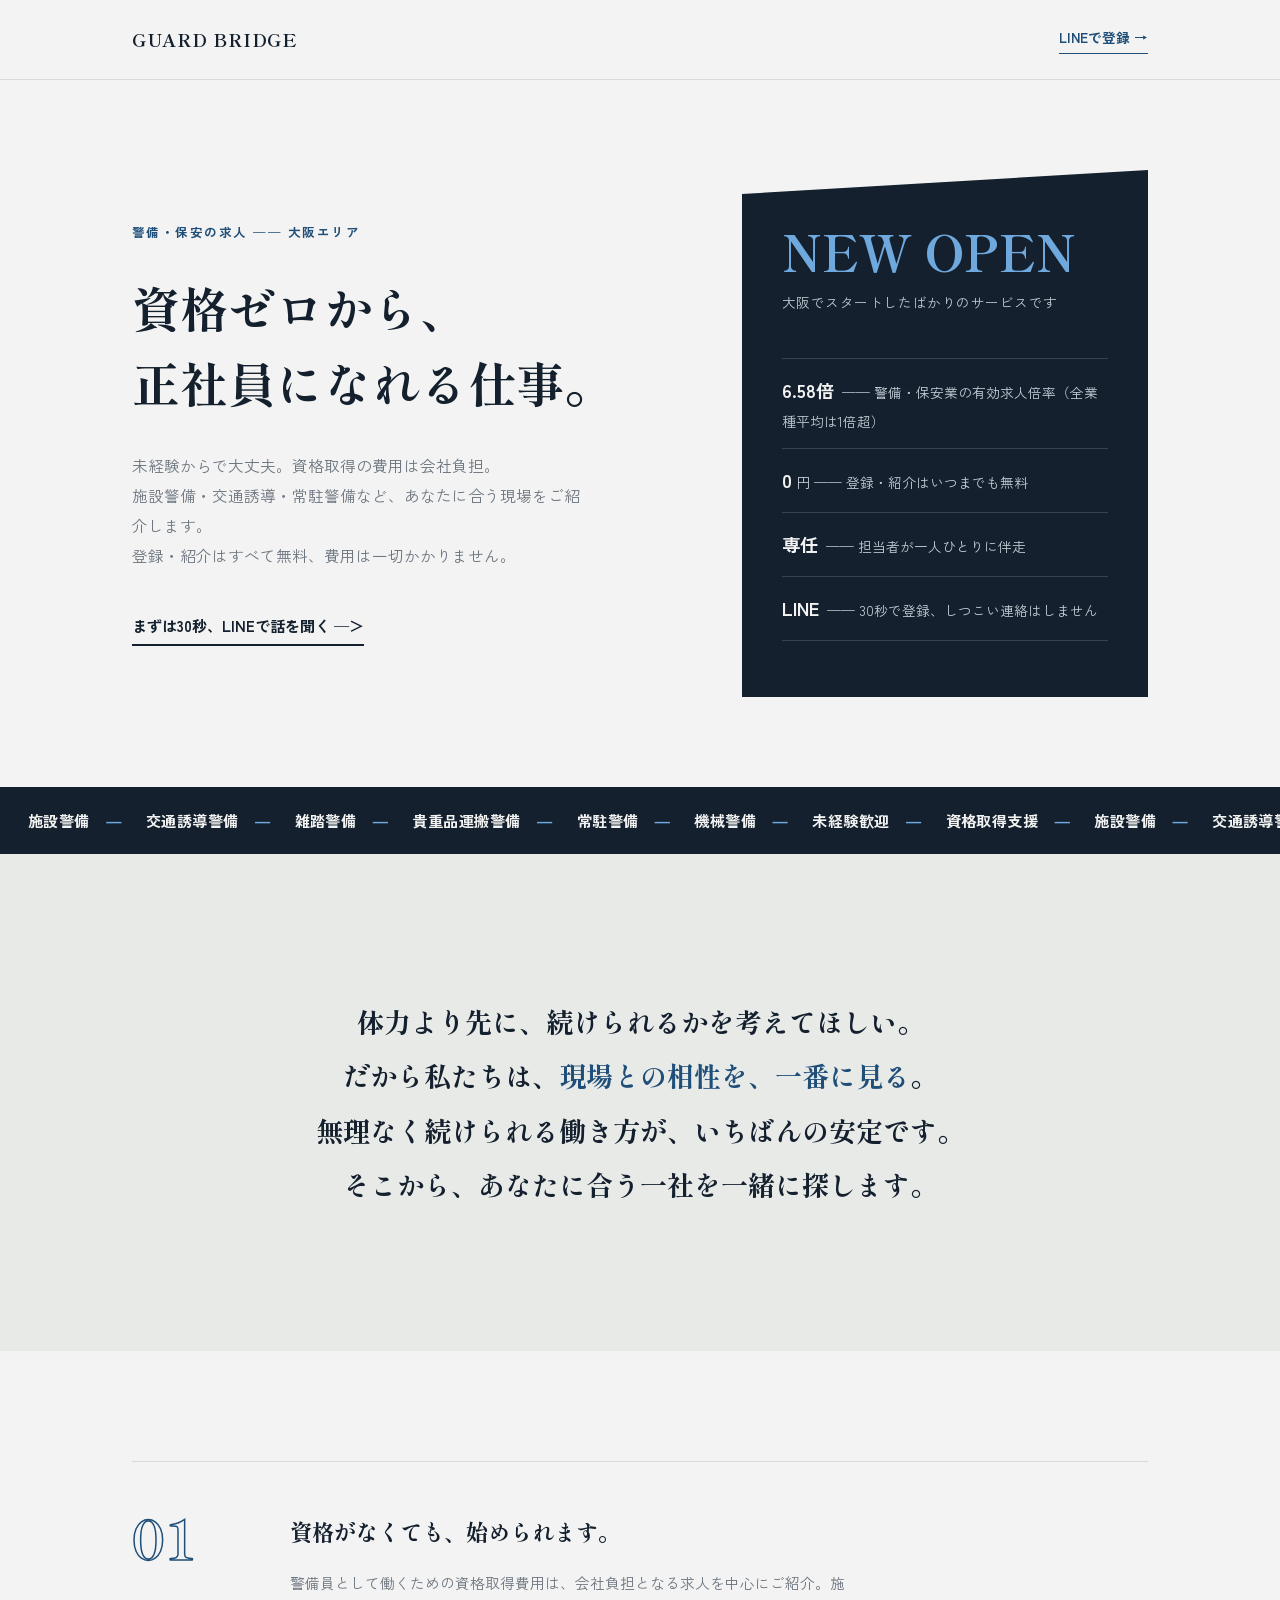
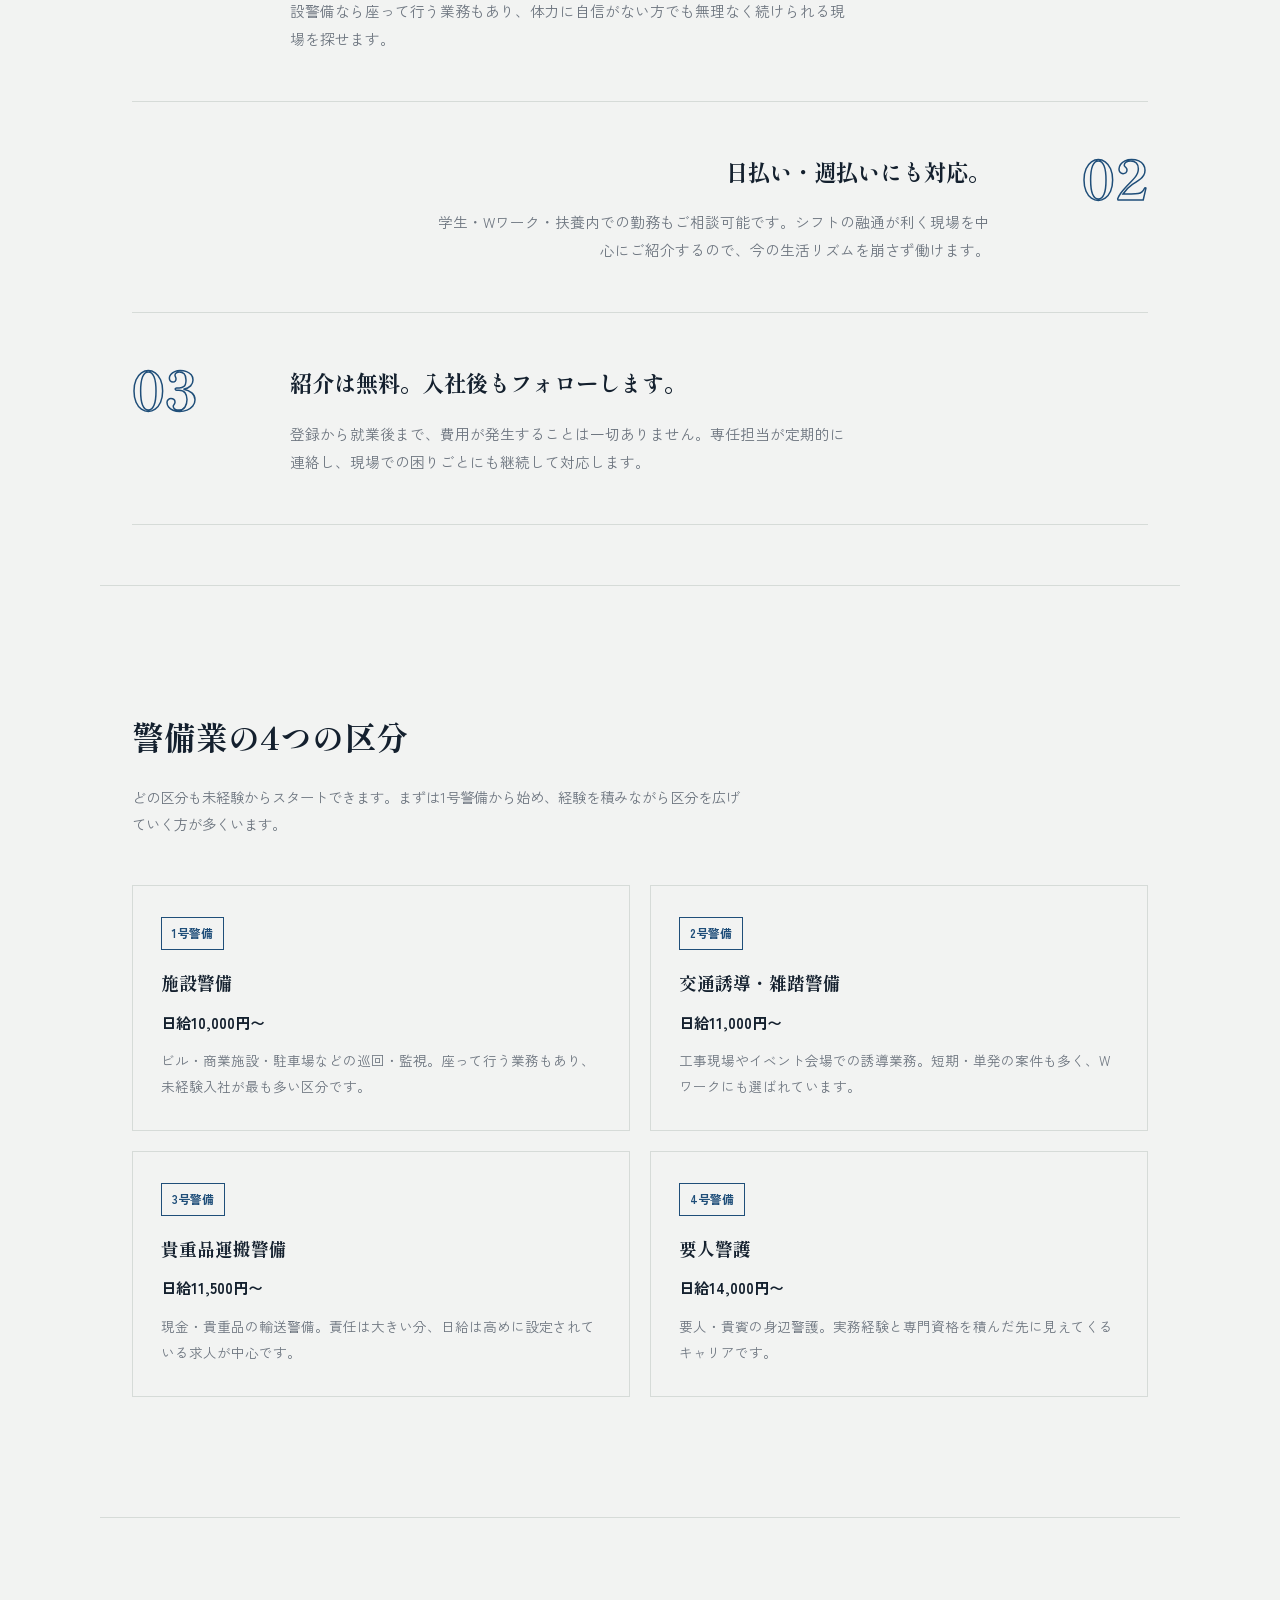
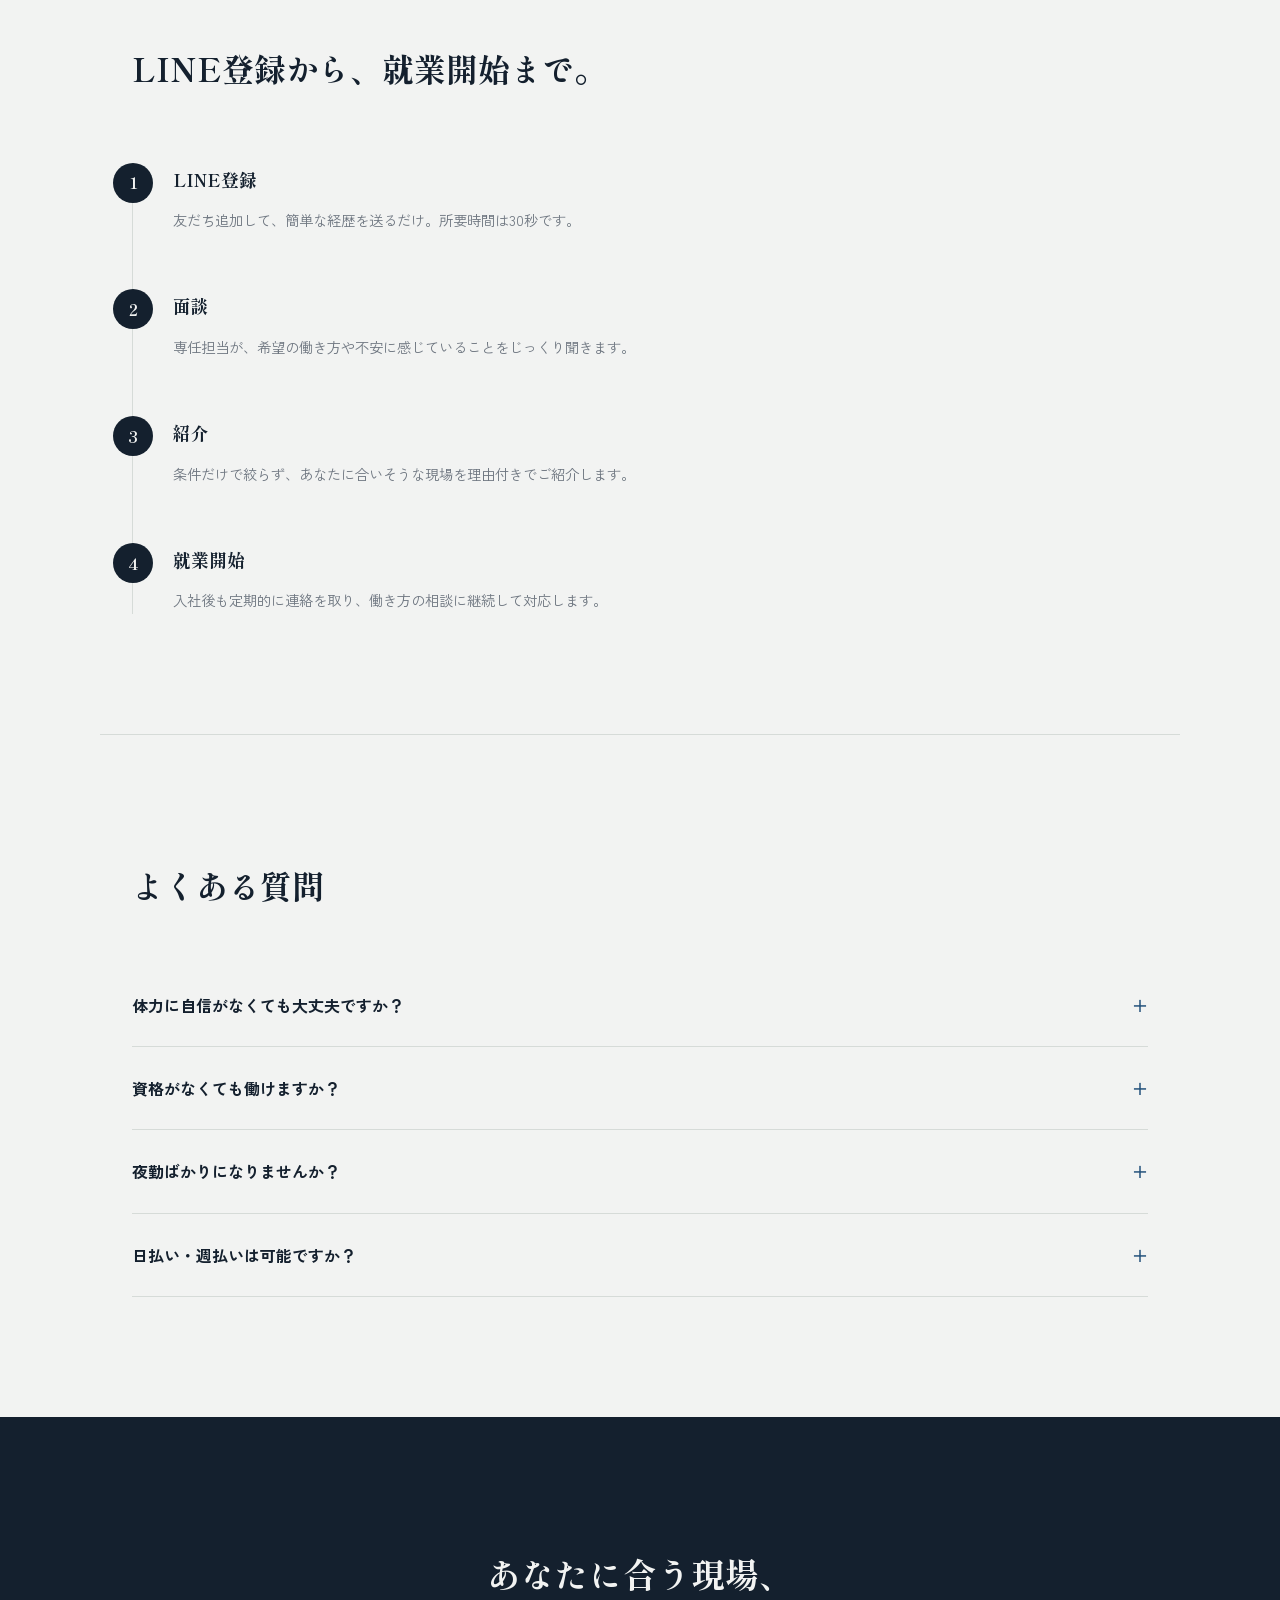
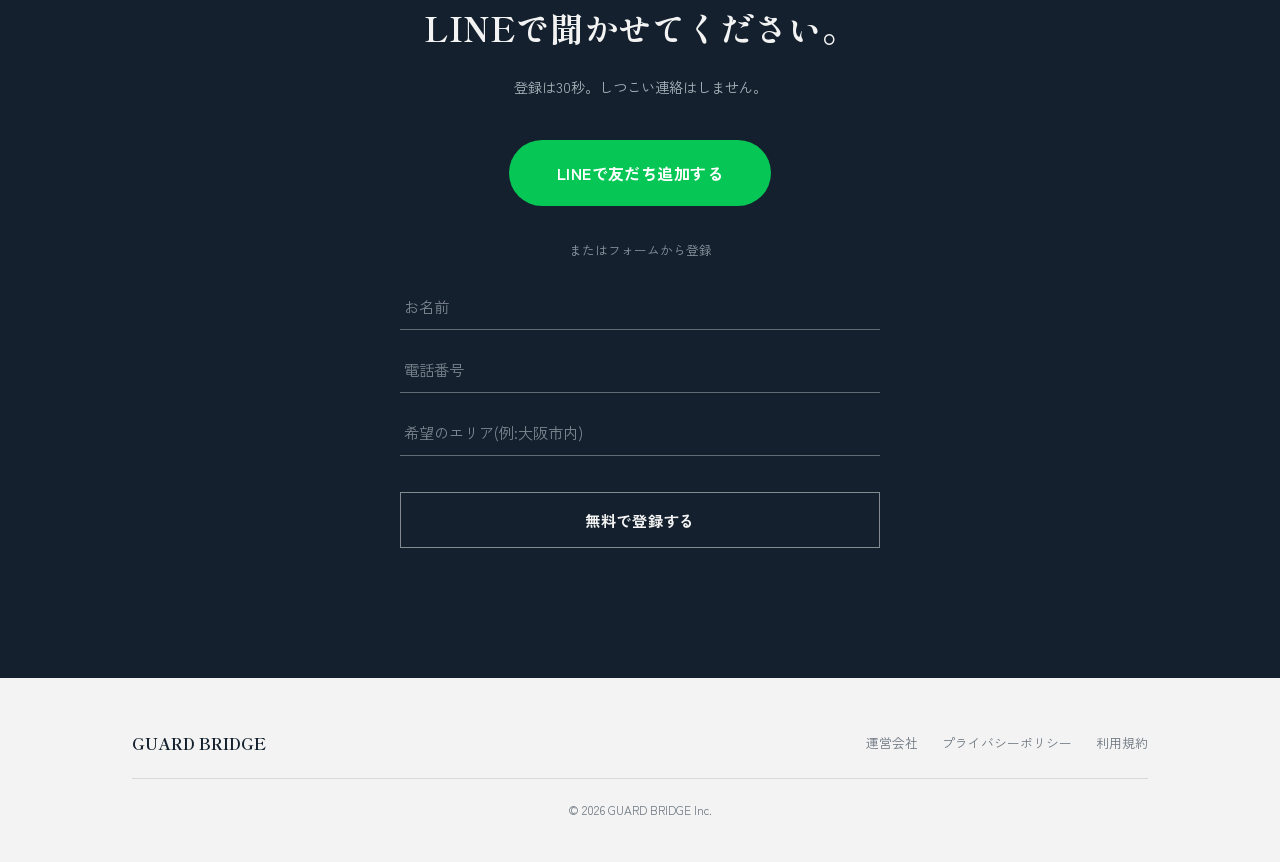
==== index.html @ d0370030 "Initial deploy: GUARD BRIDGE LP (index.html + stylesheet)" ====
<!DOCTYPE html>
<html lang="ja">
<head>
<meta charset="UTF-8">
<meta name="viewport" content="width=device-width, initial-scale=1.0">
<title>GUARD BRIDGE | 資格ゼロから、正社員に。</title>
<link rel="preconnect" href="https://fonts.googleapis.com">
<link href="https://fonts.googleapis.com/css2?family=Shippori+Mincho:wght@500;700;800&family=Zen+Kaku+Gothic+New:wght@400;500;700;900&display=swap" rel="stylesheet">
<link rel="stylesheet" href="警備保安求職者向けLP.css">
</head>
<body>

<!-- Header -->
<header class="header">
  <div class="header__inner">
    <a href="#" class="logo">GUARD BRIDGE</a>
    <a href="#entry" class="header__cta">LINEで登録 →</a>
  </div>
</header>

<!-- Hero -->
<section class="hero">
  <div class="hero__left">
    <p class="hero__kicker">警備・保安の求人 ── 大阪エリア</p>
    <h1 class="hero__title">資格ゼロから、<br>正社員になれる仕事。</h1>
    <p class="hero__lead">
      未経験からで大丈夫。資格取得の費用は会社負担。<br>
      施設警備・交通誘導・常駐警備など、あなたに合う現場をご紹介します。<br>
      登録・紹介はすべて無料、費用は一切かかりません。
    </p>
    <a href="#entry" class="hero__link">まずは30秒、LINEで話を聞く ─＞</a>
  </div>
  <div class="hero__right">
    <div class="hero__number">
      <span class="hero__number-figure">NEW OPEN</span>
      <span class="hero__number-unit">大阪でスタートしたばかりのサービスです</span>
    </div>
    <ul class="hero__meta">
      <li><b>6.58倍</b> ── 警備・保安業の有効求人倍率（全業種平均は1倍超）</li>
      <li><b>0</b>円 ── 登録・紹介はいつまでも無料</li>
      <li><b>専任</b> ── 担当者が一人ひとりに伴走</li>
      <li><b>LINE</b> ── 30秒で登録、しつこい連絡はしません</li>
    </ul>
  </div>
</section>

<!-- Marquee -->
<div class="marquee">
  <div class="marquee__track">
    <span>施設警備</span><span>交通誘導警備</span><span>雑踏警備</span><span>貴重品運搬警備</span><span>常駐警備</span><span>機械警備</span><span>未経験歓迎</span><span>資格取得支援</span>
    <span>施設警備</span><span>交通誘導警備</span><span>雑踏警備</span><span>貴重品運搬警備</span><span>常駐警備</span><span>機械警備</span><span>未経験歓迎</span><span>資格取得支援</span>
  </div>
</div>

<!-- Manifesto -->
<section class="manifesto">
  <p class="manifesto__text">
    体力より先に、続けられるかを考えてほしい。<br>
    だから私たちは、<span>現場との相性を、一番に見る</span>。<br>
    無理なく続けられる働き方が、いちばんの安定です。<br>
    そこから、あなたに合う一社を一緒に探します。
  </p>
</section>

<!-- Reasons (alternating rows) -->
<section class="reasons" id="reason">
  <div class="reason-row">
    <div class="reason-row__num">01</div>
    <div class="reason-row__body">
      <h3>資格がなくても、始められます。</h3>
      <p>警備員として働くための資格取得費用は、会社負担となる求人を中心にご紹介。施設警備なら座って行う業務もあり、体力に自信がない方でも無理なく続けられる現場を探せます。</p>
    </div>
  </div>
  <div class="reason-row reason-row--reverse">
    <div class="reason-row__num">02</div>
    <div class="reason-row__body">
      <h3>日払い・週払いにも対応。</h3>
      <p>学生・Wワーク・扶養内での勤務もご相談可能です。シフトの融通が利く現場を中心にご紹介するので、今の生活リズムを崩さず働けます。</p>
    </div>
  </div>
  <div class="reason-row">
    <div class="reason-row__num">03</div>
    <div class="reason-row__body">
      <h3>紹介は無料。入社後もフォローします。</h3>
      <p>登録から就業後まで、費用が発生することは一切ありません。専任担当が定期的に連絡し、現場での困りごとにも継続して対応します。</p>
    </div>
  </div>
</section>

<!-- Job categories -->
<section class="jobs" id="jobs">
  <h2 class="jobs__title">警備業の4つの区分</h2>
  <p class="jobs__note">どの区分も未経験からスタートできます。まずは1号警備から始め、経験を積みながら区分を広げていく方が多くいます。</p>
  <div class="jobs__grid">
    <div class="job-card">
      <span class="job-card__badge">1号警備</span>
      <h3>施設警備</h3>
      <p class="job-card__wage">日給10,000円〜</p>
      <p class="job-card__desc">ビル・商業施設・駐車場などの巡回・監視。座って行う業務もあり、未経験入社が最も多い区分です。</p>
    </div>
    <div class="job-card">
      <span class="job-card__badge">2号警備</span>
      <h3>交通誘導・雑踏警備</h3>
      <p class="job-card__wage">日給11,000円〜</p>
      <p class="job-card__desc">工事現場やイベント会場での誘導業務。短期・単発の案件も多く、Wワークにも選ばれています。</p>
    </div>
    <div class="job-card">
      <span class="job-card__badge">3号警備</span>
      <h3>貴重品運搬警備</h3>
      <p class="job-card__wage">日給11,500円〜</p>
      <p class="job-card__desc">現金・貴重品の輸送警備。責任は大きい分、日給は高めに設定されている求人が中心です。</p>
    </div>
    <div class="job-card">
      <span class="job-card__badge">4号警備</span>
      <h3>要人警護</h3>
      <p class="job-card__wage">日給14,000円〜</p>
      <p class="job-card__desc">要人・貴賓の身辺警護。実務経験と専門資格を積んだ先に見えてくるキャリアです。</p>
    </div>
  </div>
</section>

<!-- Timeline flow -->
<section class="timeline" id="flow">
  <h2 class="timeline__title">LINE登録から、<br class="sp-only">就業開始まで。</h2>
  <div class="timeline__line">
    <div class="timeline__item">
      <div class="timeline__dot">1</div>
      <div class="timeline__content">
        <h4>LINE登録</h4>
        <p>友だち追加して、簡単な経歴を送るだけ。所要時間は30秒です。</p>
      </div>
    </div>
    <div class="timeline__item">
      <div class="timeline__dot">2</div>
      <div class="timeline__content">
        <h4>面談</h4>
        <p>専任担当が、希望の働き方や不安に感じていることをじっくり聞きます。</p>
      </div>
    </div>
    <div class="timeline__item">
      <div class="timeline__dot">3</div>
      <div class="timeline__content">
        <h4>紹介</h4>
        <p>条件だけで絞らず、あなたに合いそうな現場を理由付きでご紹介します。</p>
      </div>
    </div>
    <div class="timeline__item">
      <div class="timeline__dot">4</div>
      <div class="timeline__content">
        <h4>就業開始</h4>
        <p>入社後も定期的に連絡を取り、働き方の相談に継続して対応します。</p>
      </div>
    </div>
  </div>
</section>

<!-- Voice: 実際の利用者の声が集まり次第、下記を復活させる -->
<!--
<section class="voice" id="voice">
  <blockquote class="voice-block">
    <p>(実際の利用者の声をここに掲載)</p>
    <cite>(職種／お名前・年齢)</cite>
  </blockquote>
</section>
-->

<!-- FAQ -->
<section class="faq" id="faq">
  <h2 class="faq__title">よくある質問</h2>
  <div class="faq__list">
    <details class="faq-item">
      <summary>体力に自信がなくても大丈夫ですか？</summary>
      <p>はい。施設警備など座って行う業務もあります。体力面の希望はご相談時にお伝えください。無理のない現場をご紹介します。</p>
    </details>
    <details class="faq-item">
      <summary>資格がなくても働けますか？</summary>
      <p>もちろんです。警備員に必要な資格・研修の取得費用は会社負担となる現場を中心にご紹介します。未経験の方こそ、まずは一度ご相談ください。</p>
    </details>
    <details class="faq-item">
      <summary>夜勤ばかりになりませんか？</summary>
      <p>日勤中心の現場もご紹介可能です。希望の勤務時間帯は事前にお伺いします。</p>
    </details>
    <details class="faq-item">
      <summary>日払い・週払いは可能ですか？</summary>
      <p>対応可能な現場を優先してご紹介しています。学生・Wワークの方のご相談も多くいただいています。</p>
    </details>
  </div>
</section>

<!-- CTA -->
<section class="cta" id="entry">
  <h2 class="cta__title">あなたに合う現場、<br>LINEで聞かせてください。</h2>
  <p class="cta__sub">登録は30秒。しつこい連絡はしません。</p>
  <a href="#" class="cta__line-button">LINEで友だち追加する</a>
  <p class="cta__or">またはフォームから登録</p>
  <form class="cta__form">
    <input type="text" placeholder="お名前" required>
    <input type="tel" placeholder="電話番号" required>
    <input type="text" placeholder="希望のエリア(例:大阪市内)">
    <button type="submit">無料で登録する</button>
  </form>
</section>

<!-- Footer -->
<footer class="footer">
  <p class="footer__logo">GUARD BRIDGE</p>
  <nav class="footer__nav">
    <a href="#">運営会社</a>
    <a href="#">プライバシーポリシー</a>
    <a href="#">利用規約</a>
  </nav>
  <p class="footer__copy">© 2026 GUARD BRIDGE Inc.</p>
</footer>

</body>
</html>
---- 警備保安求職者向けLP.css ----
/* ===== Reset & Base ===== */
* {
  margin: 0;
  padding: 0;
  box-sizing: border-box;
}

:root {
  --paper: #f2f3f2;
  --paper-deep: #e8eae8;
  --ink: #14202e;
  --ink-soft: #313d49;
  --muted: #6e7680;
  --line: #d6dbd8;
  --navy: #1f4e79;
  --navy-deep: #163a5c;
  --line-green: #06c755;
  --line-green-deep: #05a648;
  --max-width: 1080px;
}

html {
  scroll-behavior: smooth;
}

body {
  font-family: "Zen Kaku Gothic New", "Hiragino Kaku Gothic ProN", sans-serif;
  background: var(--paper);
  color: var(--ink-soft);
  line-height: 1.9;
  -webkit-font-smoothing: antialiased;
}

h1, h2, h3, h4,
.hero__number-figure,
.manifesto__text,
.timeline__title,
.cta__title,
.logo,
.footer__logo {
  font-family: "Shippori Mincho", serif;
}

a {
  text-decoration: none;
  color: inherit;
}

ul, blockquote {
  list-style: none;
}

section {
  max-width: var(--max-width);
  margin: 0 auto;
  padding: 120px 32px;
}

/* ===== Header ===== */
.header {
  position: sticky;
  top: 0;
  z-index: 100;
  background: rgba(242, 243, 242, 0.9);
  backdrop-filter: blur(6px);
  border-bottom: 1px solid var(--line);
}

.header__inner {
  max-width: var(--max-width);
  margin: 0 auto;
  padding: 22px 32px;
  display: flex;
  align-items: center;
  justify-content: space-between;
}

.logo {
  font-size: 1.15rem;
  font-weight: 700;
  letter-spacing: 0.04em;
  color: var(--ink);
}

.header__cta {
  font-size: 0.85rem;
  font-weight: 700;
  color: var(--navy);
  border-bottom: 1px solid var(--navy);
  padding-bottom: 2px;
}

.header__cta:hover {
  color: var(--navy-deep);
  border-color: var(--navy-deep);
}

/* ===== Hero ===== */
.hero {
  display: grid;
  grid-template-columns: 1.15fr 0.85fr;
  gap: 60px;
  align-items: center;
  padding-top: 90px;
  padding-bottom: 90px;
}

.hero__kicker {
  font-size: 0.78rem;
  letter-spacing: 0.2em;
  color: var(--navy);
  font-weight: 700;
  margin-bottom: 26px;
}

.hero__title {
  font-size: 3rem;
  font-weight: 700;
  line-height: 1.55;
  color: var(--ink);
  margin-bottom: 32px;
}

.hero__lead {
  font-size: 0.98rem;
  color: var(--muted);
  margin-bottom: 40px;
  max-width: 460px;
}

.hero__link {
  display: inline-block;
  font-size: 0.95rem;
  font-weight: 700;
  color: var(--ink);
  border-bottom: 2px solid var(--ink);
  padding-bottom: 4px;
  transition: color 0.2s ease, border-color 0.2s ease;
}

.hero__link:hover {
  color: var(--navy);
  border-color: var(--navy);
}

.hero__right {
  background: var(--ink);
  color: var(--paper);
  padding: 56px 40px;
  clip-path: polygon(0 24px, 100% 0, 100% 100%, 0 100%);
  position: relative;
}

.hero__number {
  margin-bottom: 42px;
}

.hero__number-figure {
  display: block;
  font-size: 3.1rem;
  font-weight: 700;
  color: #6fa8dc;
  line-height: 1;
  margin-bottom: 10px;
}

.hero__number-unit {
  font-size: 0.85rem;
  color: #c3cbd3;
  letter-spacing: 0.04em;
}

.hero__meta li {
  font-size: 0.86rem;
  color: #c3cbd3;
  padding: 14px 0;
  border-top: 1px solid rgba(242, 243, 242, 0.16);
}

.hero__meta li:last-child {
  border-bottom: 1px solid rgba(242, 243, 242, 0.16);
}

.hero__meta b {
  color: var(--paper);
  font-size: 1.15rem;
  font-weight: 700;
  margin-right: 4px;
}

/* ===== Marquee ===== */
.marquee {
  overflow: hidden;
  border-top: 1px solid var(--ink);
  border-bottom: 1px solid var(--ink);
  background: var(--ink);
  padding: 18px 0;
}

.marquee__track {
  display: flex;
  width: max-content;
  animation: scroll-left 28s linear infinite;
}

.marquee__track span {
  color: var(--paper);
  font-size: 0.95rem;
  font-weight: 700;
  letter-spacing: 0.03em;
  padding: 0 28px;
  white-space: nowrap;
  position: relative;
}

.marquee__track span::after {
  content: "―";
  position: absolute;
  right: -4px;
  color: #6fa8dc;
}

@keyframes scroll-left {
  from { transform: translateX(0); }
  to { transform: translateX(-50%); }
}

/* ===== Manifesto ===== */
.manifesto {
  max-width: none;
  background: var(--paper-deep);
  padding: 140px 32px;
  text-align: center;
}

.manifesto__text {
  max-width: 760px;
  margin: 0 auto;
  font-size: 1.7rem;
  font-weight: 700;
  color: var(--ink);
  line-height: 2;
}

.manifesto__text span {
  color: var(--navy);
}

/* ===== Reasons ===== */
.reasons {
  padding-top: 110px;
  padding-bottom: 60px;
}

.reason-row {
  display: flex;
  gap: 48px;
  align-items: flex-start;
  padding: 48px 0;
  border-top: 1px solid var(--line);
}

.reason-row:last-child {
  border-bottom: 1px solid var(--line);
}

.reason-row--reverse {
  flex-direction: row-reverse;
  text-align: right;
}

.reason-row--reverse .reason-row__body {
  align-items: flex-end;
}

.reason-row__num {
  font-family: "Shippori Mincho", serif;
  font-size: 3.4rem;
  font-weight: 700;
  color: transparent;
  -webkit-text-stroke: 1.5px var(--navy);
  line-height: 1;
  flex-shrink: 0;
  width: 110px;
}

.reason-row__body {
  display: flex;
  flex-direction: column;
}

.reason-row__body h3 {
  font-size: 1.4rem;
  color: var(--ink);
  font-weight: 700;
  margin-bottom: 16px;
}

.reason-row__body p {
  font-size: 0.92rem;
  color: var(--muted);
  max-width: 560px;
}

/* ===== Jobs ===== */
.jobs {
  border-top: 1px solid var(--line);
}

.jobs__title {
  font-size: 2rem;
  font-weight: 700;
  color: var(--ink);
  margin-bottom: 16px;
}

.jobs__note {
  font-size: 0.9rem;
  color: var(--muted);
  max-width: 620px;
  margin-bottom: 48px;
}

.jobs__grid {
  display: grid;
  grid-template-columns: repeat(2, 1fr);
  gap: 20px;
}

.job-card {
  border: 1px solid var(--line);
  padding: 30px 28px;
}

.job-card__badge {
  display: inline-block;
  font-size: 0.75rem;
  font-weight: 700;
  color: var(--navy);
  border: 1px solid var(--navy);
  padding: 4px 10px;
  margin-bottom: 16px;
}

.job-card h3 {
  font-size: 1.1rem;
  color: var(--ink);
  font-weight: 700;
  margin-bottom: 8px;
}

.job-card__wage {
  font-size: 0.95rem;
  font-weight: 700;
  color: var(--ink);
  margin-bottom: 12px;
  font-variant-numeric: tabular-nums;
}

.job-card__desc {
  font-size: 0.85rem;
  color: var(--muted);
}

/* ===== Timeline ===== */
.timeline {
  border-top: 1px solid var(--line);
}

.timeline__title {
  font-size: 2rem;
  font-weight: 700;
  color: var(--ink);
  margin-bottom: 64px;
}

.sp-only {
  display: none;
}

.timeline__line {
  position: relative;
  padding-left: 40px;
  border-left: 1px solid var(--line);
}

.timeline__item {
  position: relative;
  padding-bottom: 56px;
}

.timeline__item:last-child {
  padding-bottom: 0;
}

.timeline__dot {
  position: absolute;
  left: -60px;
  top: 0;
  width: 40px;
  height: 40px;
  border-radius: 50%;
  background: var(--ink);
  color: var(--paper);
  display: flex;
  align-items: center;
  justify-content: center;
  font-family: "Shippori Mincho", serif;
  font-weight: 700;
  font-size: 1rem;
}

.timeline__content h4 {
  font-size: 1.1rem;
  color: var(--ink);
  font-weight: 700;
  margin-bottom: 10px;
}

.timeline__content p {
  font-size: 0.9rem;
  color: var(--muted);
  max-width: 520px;
}

/* ===== Voice ===== */
.voice {
  display: flex;
  flex-direction: column;
  gap: 60px;
}

.voice-block {
  max-width: 620px;
  padding-left: 24px;
  border-left: 3px solid var(--navy);
}

.voice-block--right {
  align-self: flex-end;
  text-align: right;
  padding-left: 0;
  padding-right: 24px;
  border-left: none;
  border-right: 3px solid var(--navy);
}

.voice-block p {
  font-size: 1.05rem;
  color: var(--ink);
  line-height: 1.9;
  margin-bottom: 16px;
}

.voice-block cite {
  font-size: 0.8rem;
  color: var(--muted);
  font-style: normal;
}

/* ===== FAQ ===== */
.faq {
  border-top: 1px solid var(--line);
}

.faq__title {
  font-size: 2rem;
  font-weight: 700;
  color: var(--ink);
  margin-bottom: 48px;
}

.faq__list {
  display: flex;
  flex-direction: column;
}

.faq-item {
  border-bottom: 1px solid var(--line);
  padding: 26px 0;
}

.faq-item summary {
  font-weight: 700;
  color: var(--ink);
  cursor: pointer;
  list-style: none;
  position: relative;
  padding-right: 32px;
  font-size: 1rem;
}

.faq-item summary::-webkit-details-marker {
  display: none;
}

.faq-item summary::after {
  content: "＋";
  position: absolute;
  right: 0;
  top: 0;
  color: var(--navy);
  font-weight: 700;
}

.faq-item[open] summary::after {
  content: "－";
}

.faq-item p {
  margin-top: 16px;
  font-size: 0.9rem;
  color: var(--muted);
}

/* ===== CTA ===== */
.cta {
  max-width: none;
  background: var(--ink);
  color: var(--paper);
  text-align: center;
  padding: 130px 32px;
}

.cta__title {
  font-size: 2.1rem;
  font-weight: 700;
  line-height: 1.6;
  margin-bottom: 18px;
}

.cta__sub {
  font-size: 0.9rem;
  color: #a9b2ba;
  margin-bottom: 40px;
}

.cta__line-button {
  display: inline-block;
  background: var(--line-green);
  color: #ffffff;
  font-size: 1rem;
  font-weight: 700;
  letter-spacing: 0.03em;
  padding: 18px 48px;
  border-radius: 999px;
  transition: background 0.2s ease;
}

.cta__line-button:hover {
  background: var(--line-green-deep);
}

.cta__or {
  font-size: 0.8rem;
  color: #8b95a0;
  margin: 32px 0 20px;
}

.cta__form {
  max-width: 480px;
  margin: 0 auto;
  display: flex;
  flex-direction: column;
  gap: 16px;
}

.cta__form input {
  background: transparent;
  border: none;
  border-bottom: 1px solid rgba(242, 243, 242, 0.35);
  color: var(--paper);
  font-family: inherit;
  font-size: 0.95rem;
  padding: 12px 4px;
}

.cta__form input::placeholder {
  color: #7c8590;
}

.cta__form input:focus {
  outline: none;
  border-color: var(--navy);
}

.cta__form button {
  margin-top: 20px;
  background: transparent;
  color: var(--paper);
  border: 1px solid rgba(242, 243, 242, 0.5);
  padding: 16px 20px;
  font-family: inherit;
  font-size: 0.95rem;
  font-weight: 700;
  letter-spacing: 0.05em;
  cursor: pointer;
  transition: background 0.2s ease, border-color 0.2s ease;
}

.cta__form button:hover {
  background: rgba(242, 243, 242, 0.08);
  border-color: var(--paper);
}

/* ===== Footer ===== */
.footer {
  max-width: var(--max-width);
  margin: 0 auto;
  padding: 50px 32px 40px;
  display: flex;
  align-items: center;
  justify-content: space-between;
  flex-wrap: wrap;
  gap: 20px;
}

.footer__logo {
  font-size: 1rem;
  font-weight: 700;
  color: var(--ink);
}

.footer__nav {
  display: flex;
  gap: 24px;
}

.footer__nav a {
  font-size: 0.8rem;
  color: var(--muted);
}

.footer__nav a:hover {
  color: var(--ink);
}

.footer__copy {
  width: 100%;
  font-size: 0.75rem;
  color: var(--muted);
  text-align: center;
  padding-top: 20px;
  border-top: 1px solid var(--line);
}

/* ===== Responsive ===== */
@media (max-width: 860px) {
  section {
    padding: 80px 24px;
  }

  .hero {
    grid-template-columns: 1fr;
    padding-top: 60px;
  }

  .hero__title {
    font-size: 2.2rem;
  }

  .hero__right {
    clip-path: none;
    padding: 40px 30px;
  }

  .manifesto {
    padding: 90px 24px;
  }

  .manifesto__text {
    font-size: 1.3rem;
  }

  .reason-row,
  .reason-row--reverse {
    flex-direction: column;
    text-align: left;
    gap: 20px;
  }

  .reason-row--reverse .reason-row__body {
    align-items: flex-start;
  }

  .reason-row__num {
    width: auto;
    font-size: 2.4rem;
  }

  .sp-only {
    display: inline;
  }

  .jobs__grid {
    grid-template-columns: 1fr;
  }

  .voice-block,
  .voice-block--right {
    align-self: flex-start;
    text-align: left;
    padding-left: 20px;
    padding-right: 0;
    border-left: 3px solid var(--navy);
    border-right: none;
  }

  .cta {
    padding: 90px 24px;
  }

  .footer {
    flex-direction: column;
    align-items: flex-start;
  }
}
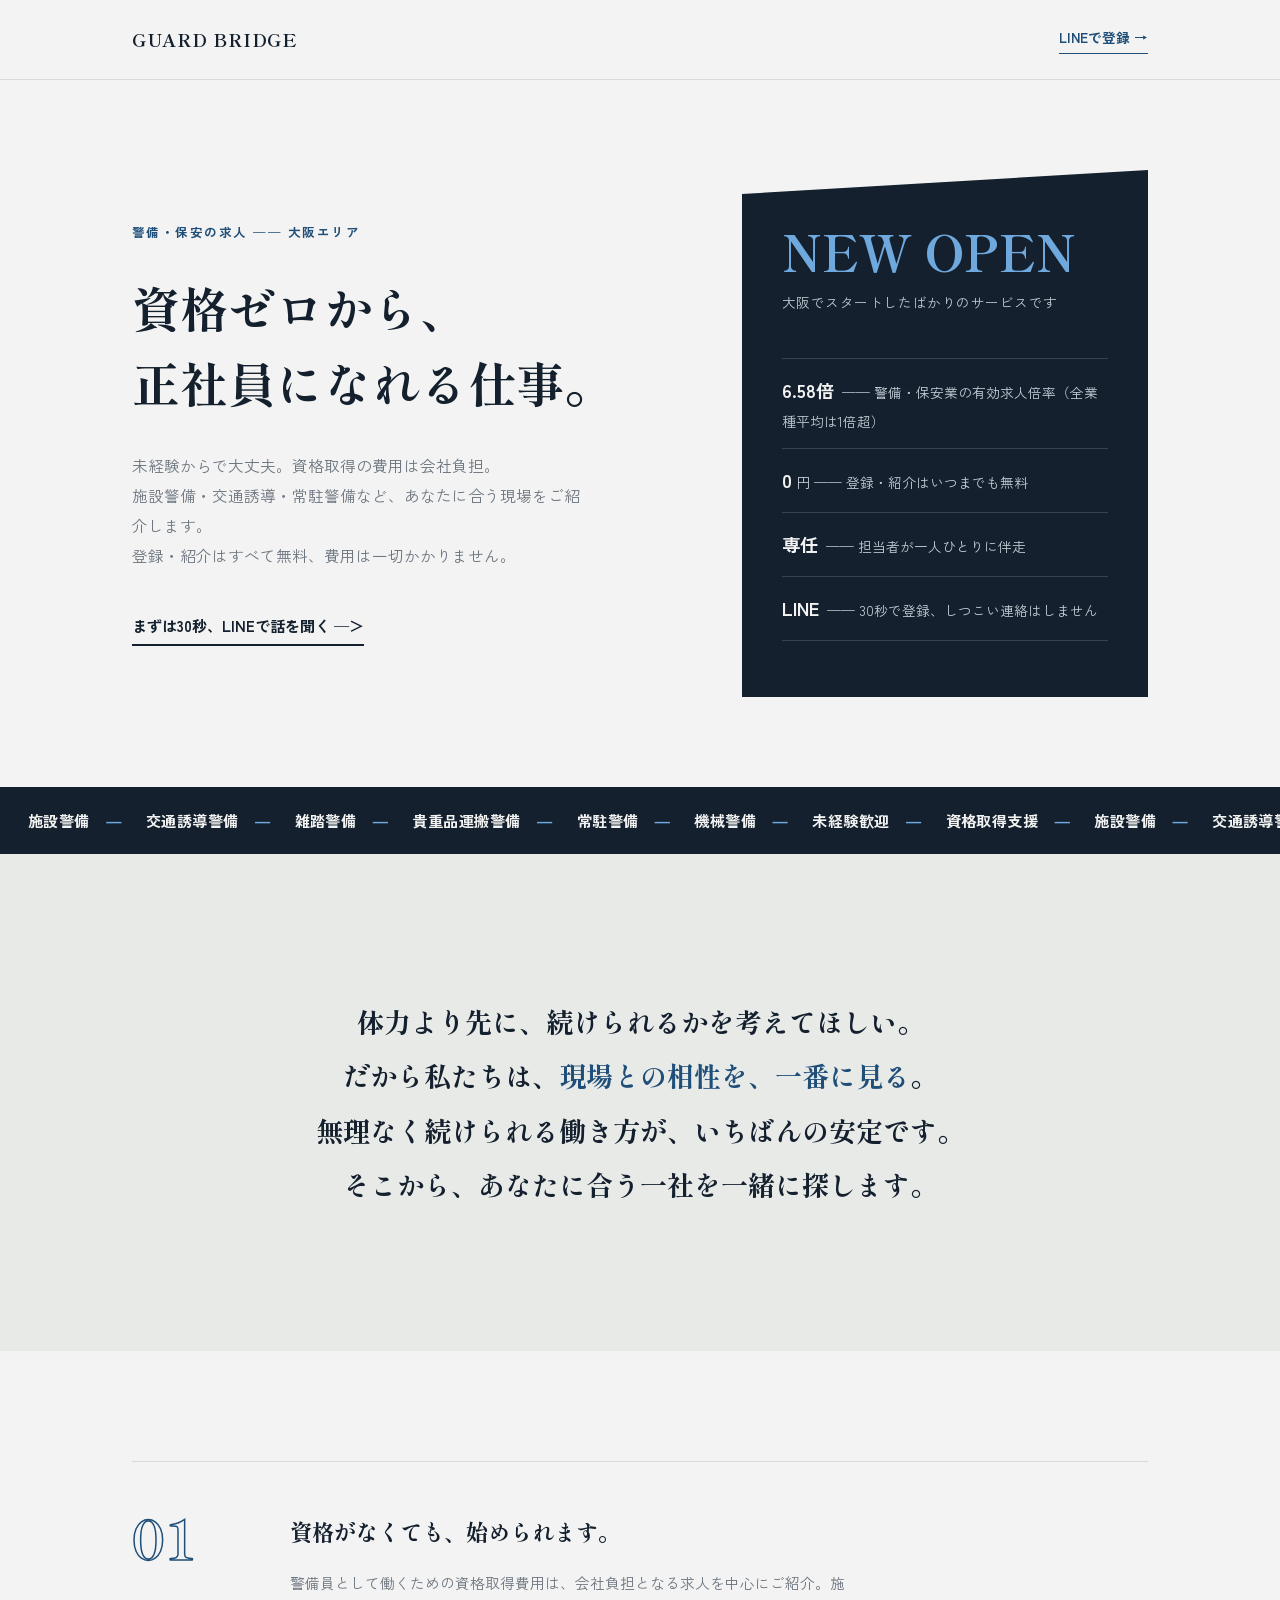
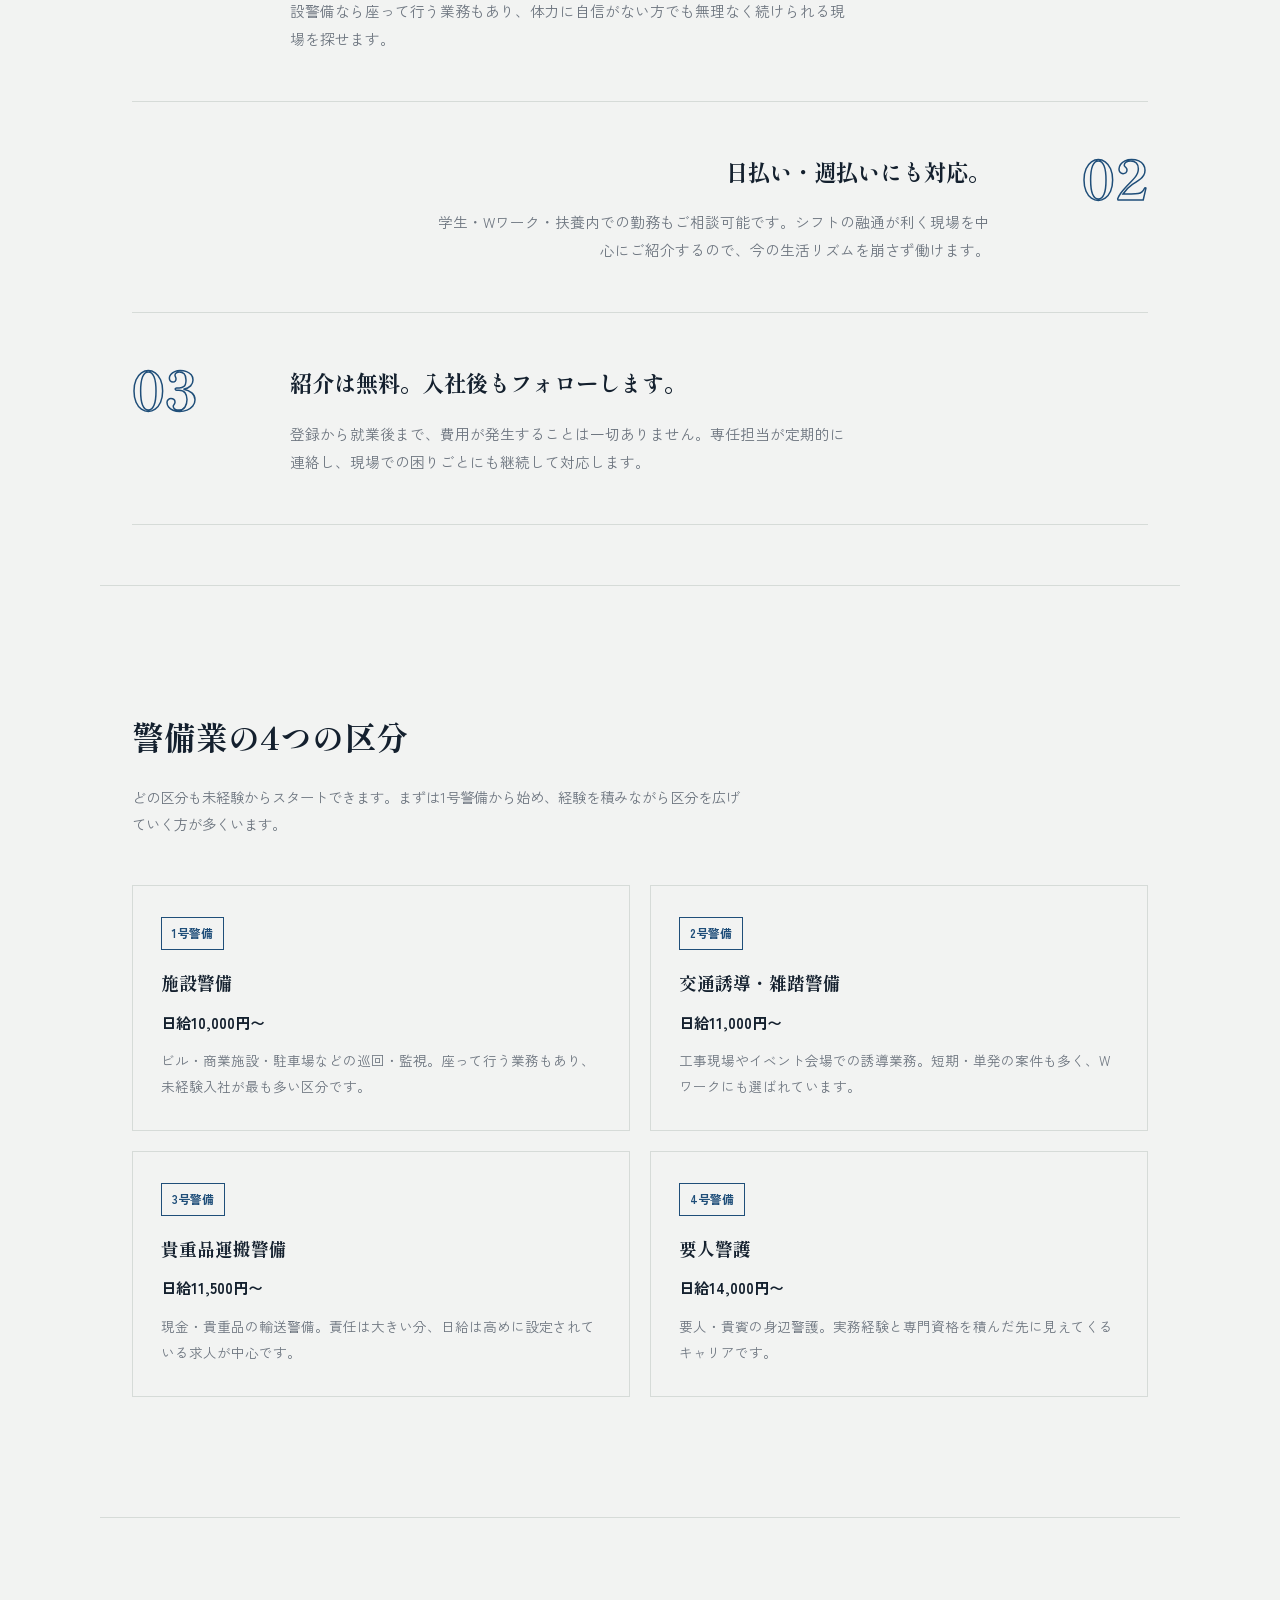
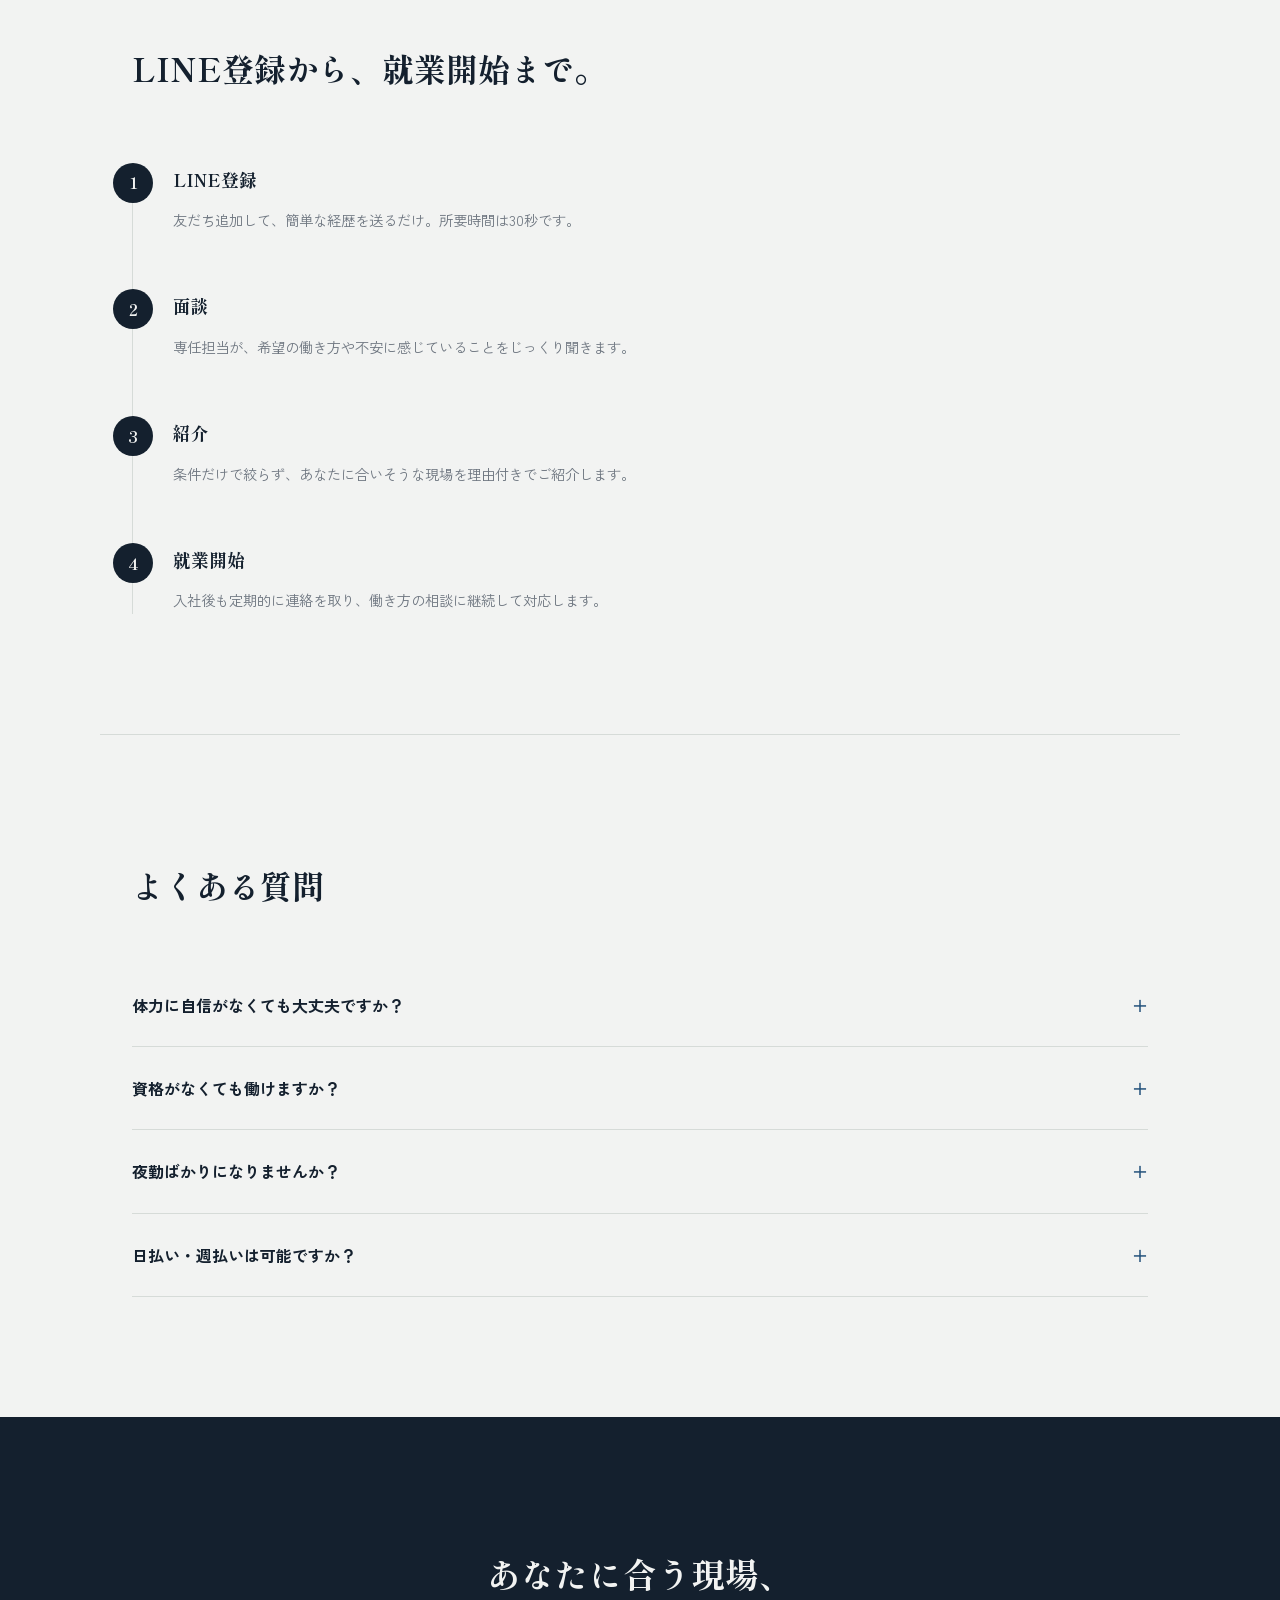
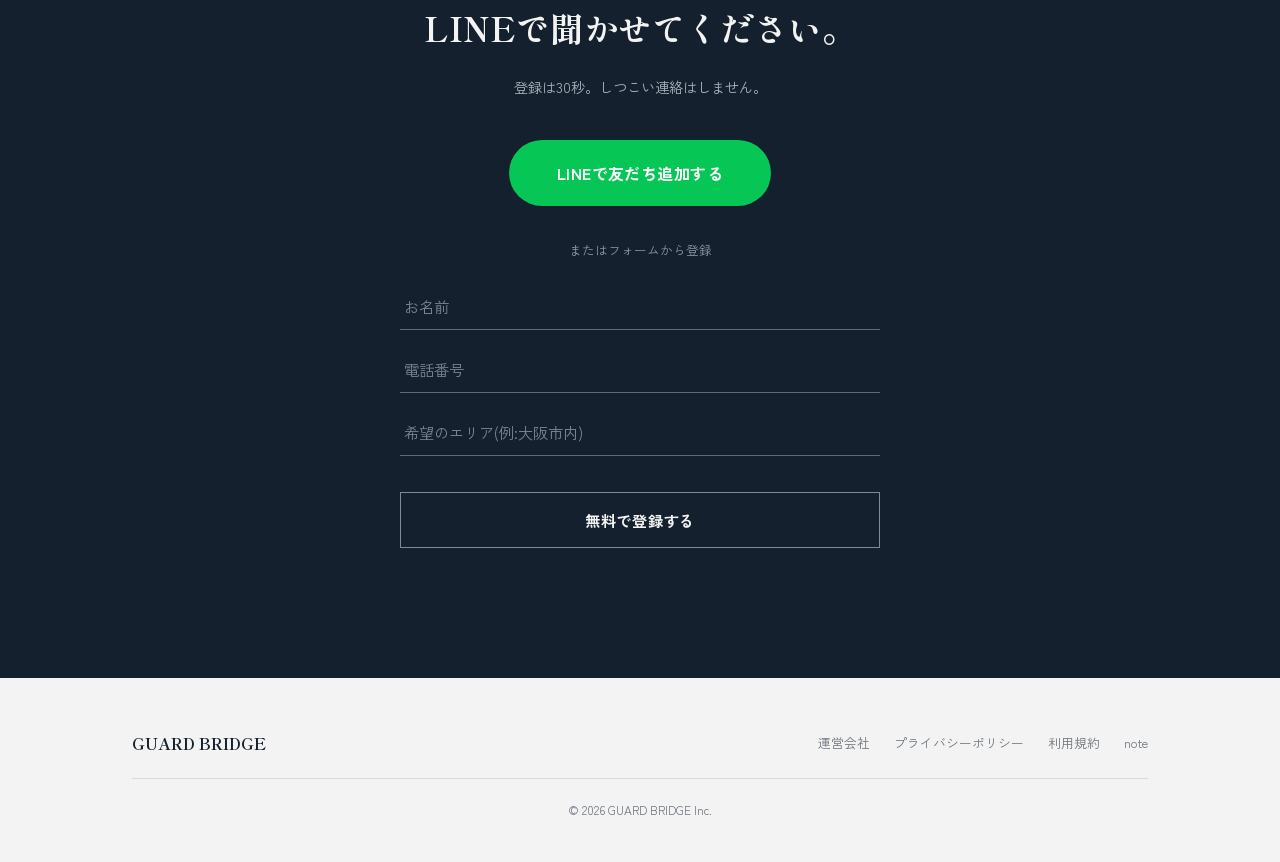
==== commit f8b7aaed: "Add files via upload" ====
--- a/index.html
+++ b/index.html
@@ -14,7 +14,7 @@
 <header class="header">
   <div class="header__inner">
     <a href="#" class="logo">GUARD BRIDGE</a>
-    <a href="#entry" class="header__cta">LINEで登録 →</a>
+    <a href="https://page.line.me/802vkffm" target="_blank" rel="noopener" class="header__cta">LINEで登録 →</a>
   </div>
 </header>
 
@@ -28,7 +28,7 @@
       施設警備・交通誘導・常駐警備など、あなたに合う現場をご紹介します。<br>
       登録・紹介はすべて無料、費用は一切かかりません。
     </p>
-    <a href="#entry" class="hero__link">まずは30秒、LINEで話を聞く ─＞</a>
+    <a href="https://page.line.me/802vkffm" target="_blank" rel="noopener" class="hero__link">まずは30秒、LINEで話を聞く ─＞</a>
   </div>
   <div class="hero__right">
     <div class="hero__number">
@@ -191,7 +191,7 @@
 <section class="cta" id="entry">
   <h2 class="cta__title">あなたに合う現場、<br>LINEで聞かせてください。</h2>
   <p class="cta__sub">登録は30秒。しつこい連絡はしません。</p>
-  <a href="#" class="cta__line-button">LINEで友だち追加する</a>
+  <a href="https://page.line.me/802vkffm" target="_blank" rel="noopener" class="cta__line-button">LINEで友だち追加する</a>
   <p class="cta__or">またはフォームから登録</p>
   <form class="cta__form">
     <input type="text" placeholder="お名前" required>
@@ -208,6 +208,7 @@
     <a href="#">運営会社</a>
     <a href="#">プライバシーポリシー</a>
     <a href="#">利用規約</a>
+    <a href="https://note.com/lucid_fish17" target="_blank" rel="noopener">note</a>
   </nav>
   <p class="footer__copy">© 2026 GUARD BRIDGE Inc.</p>
 </footer>
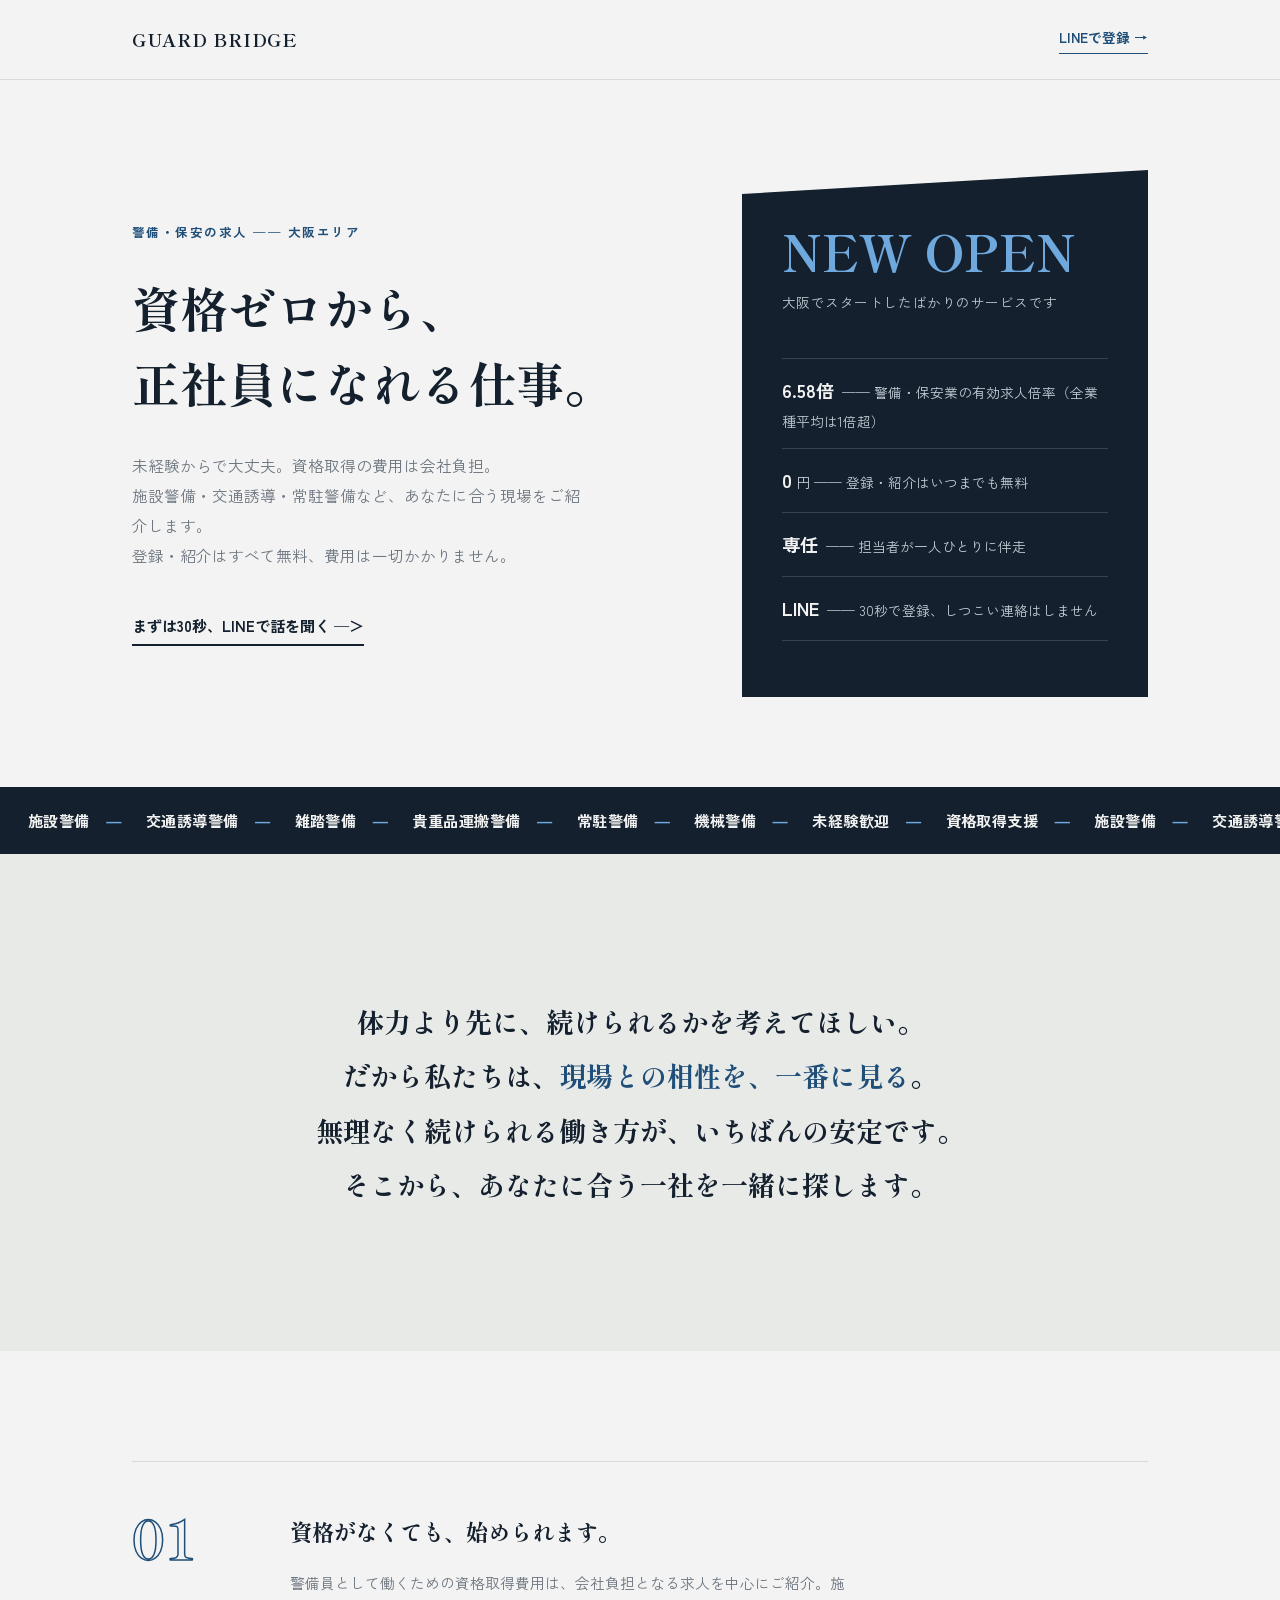
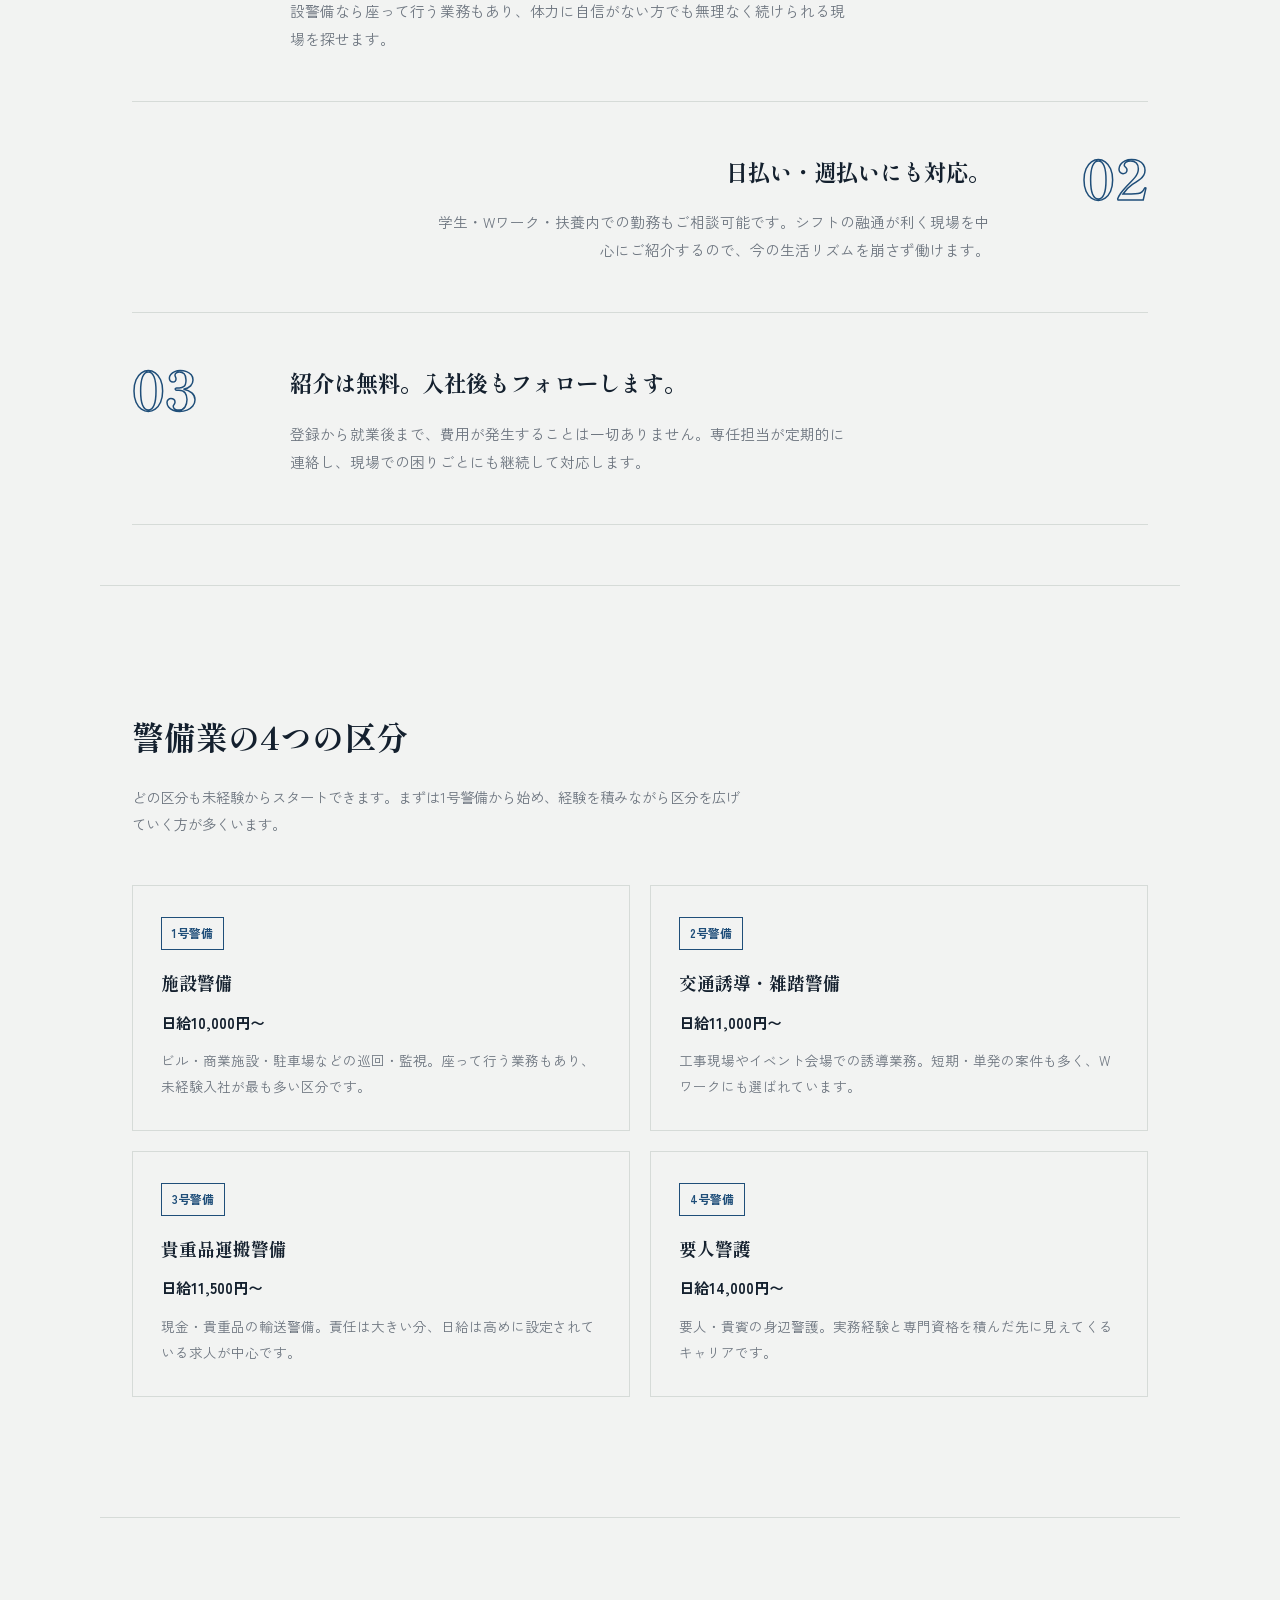
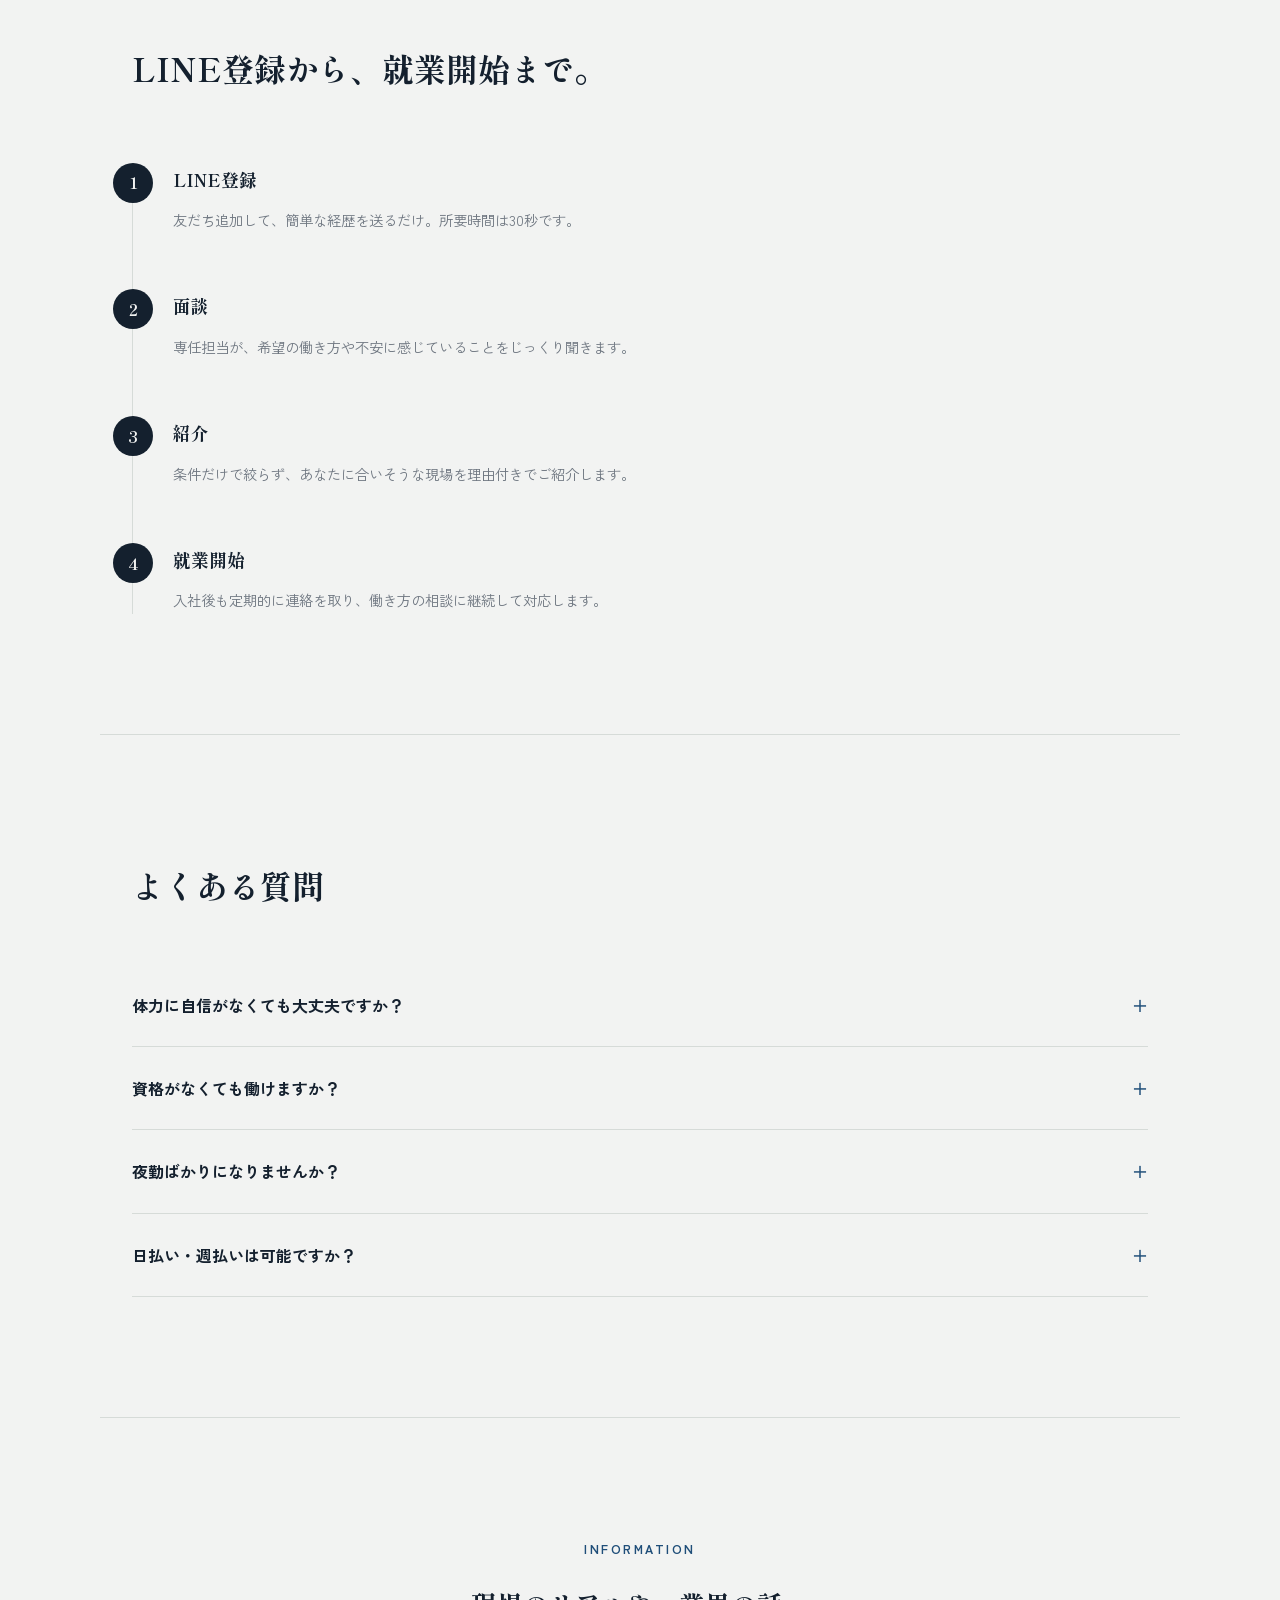
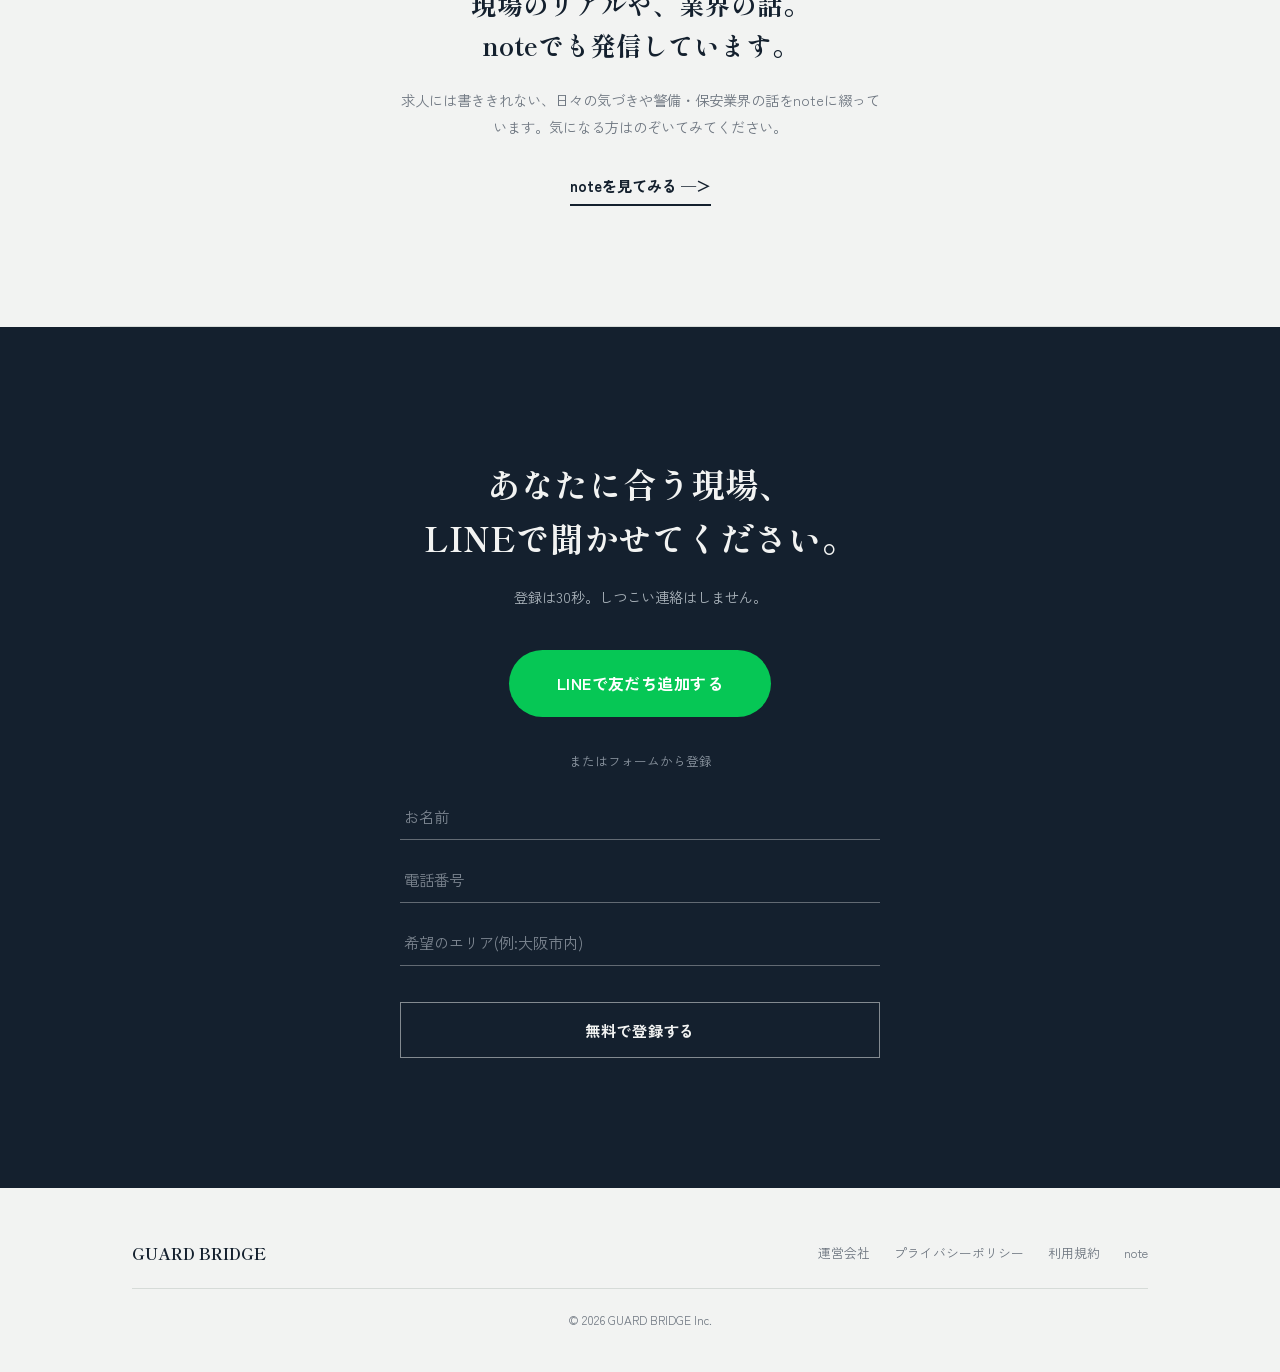
==== commit de7f7274: "Add files via upload" ====
--- a/index.html
+++ b/index.html
@@ -185,6 +185,14 @@
       <p>対応可能な現場を優先してご紹介しています。学生・Wワークの方のご相談も多くいただいています。</p>
     </details>
   </div>
+</section>
+
+<!-- Note teaser -->
+<section class="note-teaser">
+  <p class="note-teaser__label">INFORMATION</p>
+  <h2 class="note-teaser__title">現場のリアルや、業界の話。<br>noteでも発信しています。</h2>
+  <p class="note-teaser__desc">求人には書ききれない、日々の気づきや警備・保安業界の話をnoteに綴っています。気になる方はのぞいてみてください。</p>
+  <a href="https://note.com/lucid_fish17" target="_blank" rel="noopener" class="note-teaser__link">noteを見てみる ─＞</a>
 </section>
 
 <!-- CTA -->
--- a/警備保安求職者向けLP.css
+++ b/警備保安求職者向けLP.css
@@ -513,6 +513,51 @@
   color: var(--muted);
 }
 
+/* ===== Note teaser ===== */
+.note-teaser {
+  text-align: center;
+  border-top: 1px solid var(--line);
+  border-bottom: 1px solid var(--line);
+}
+
+.note-teaser__label {
+  font-size: 0.78rem;
+  letter-spacing: 0.2em;
+  color: var(--navy);
+  font-weight: 700;
+  margin-bottom: 22px;
+}
+
+.note-teaser__title {
+  font-size: 1.6rem;
+  font-weight: 700;
+  color: var(--ink);
+  line-height: 1.6;
+  margin-bottom: 20px;
+}
+
+.note-teaser__desc {
+  font-size: 0.9rem;
+  color: var(--muted);
+  max-width: 480px;
+  margin: 0 auto 30px;
+}
+
+.note-teaser__link {
+  display: inline-block;
+  font-size: 0.95rem;
+  font-weight: 700;
+  color: var(--ink);
+  border-bottom: 2px solid var(--ink);
+  padding-bottom: 4px;
+  transition: color 0.2s ease, border-color 0.2s ease;
+}
+
+.note-teaser__link:hover {
+  color: var(--navy);
+  border-color: var(--navy);
+}
+
 /* ===== CTA ===== */
 .cta {
   max-width: none;
